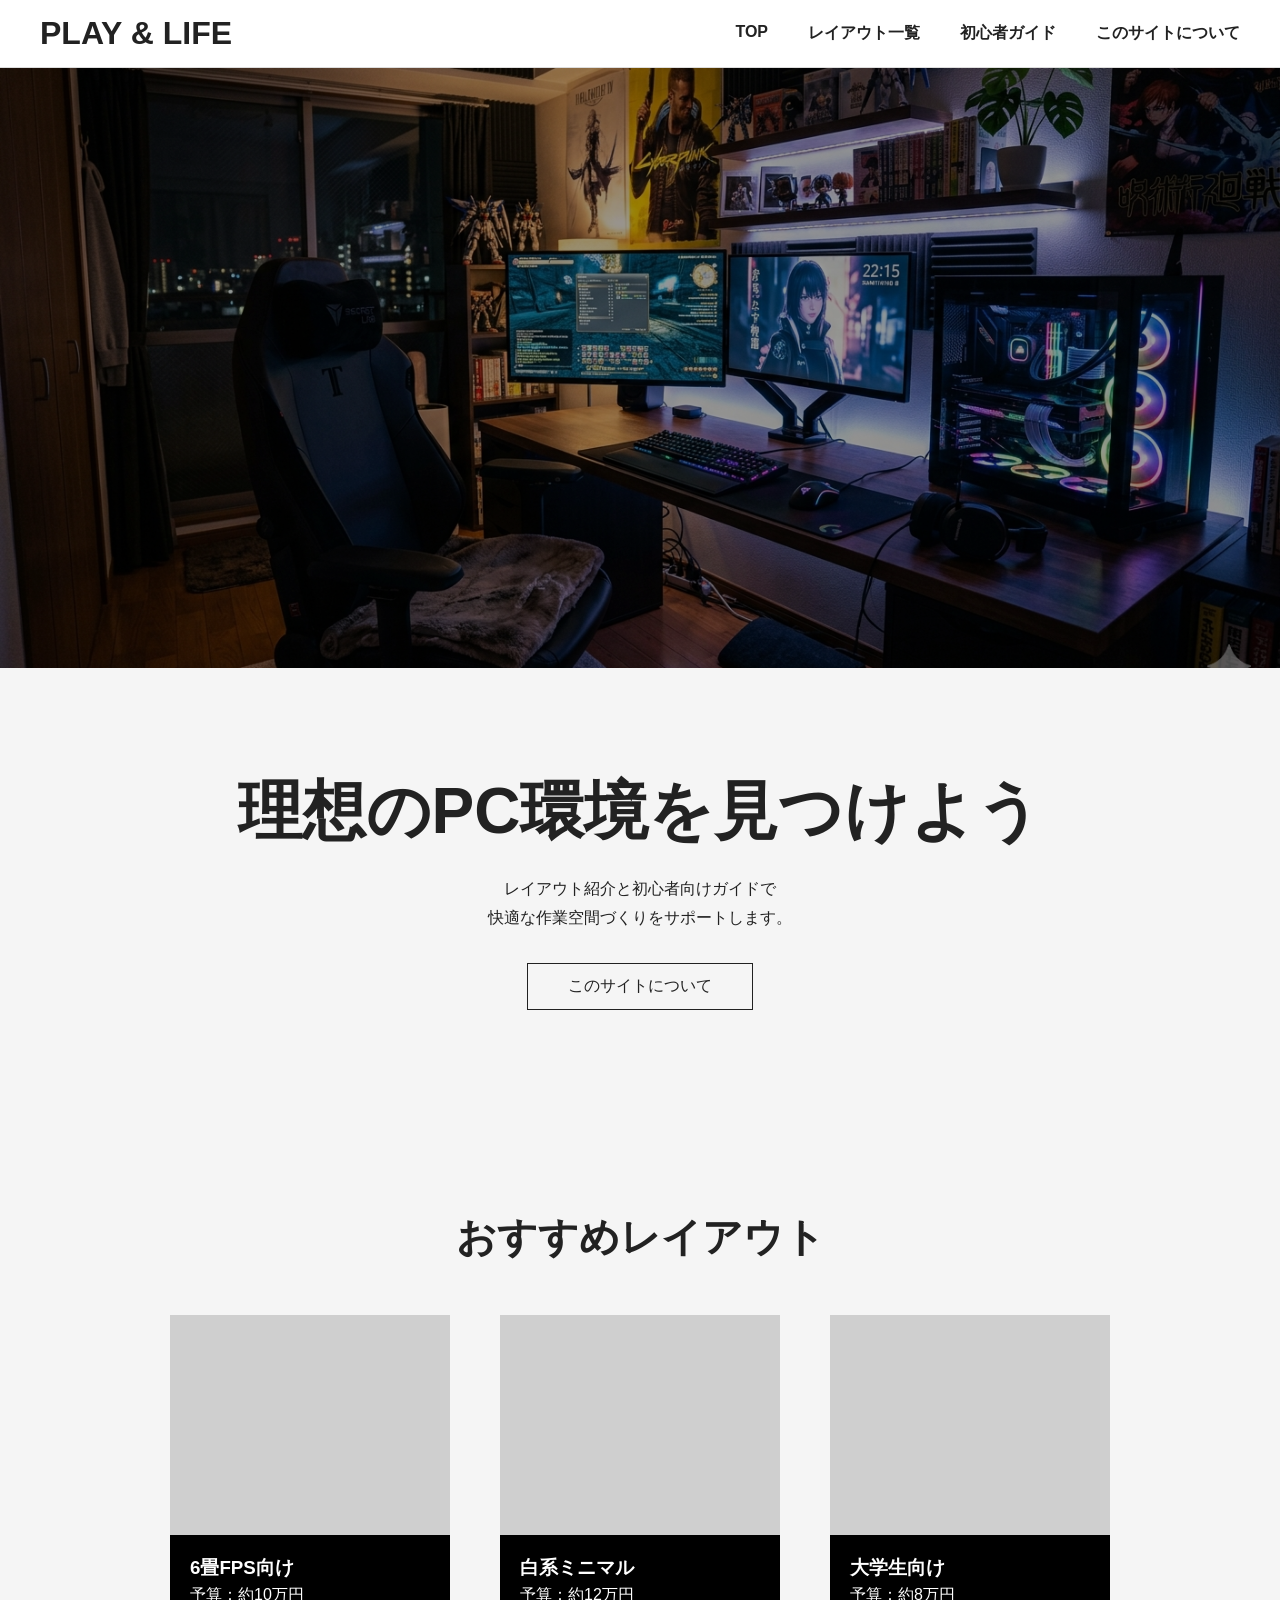
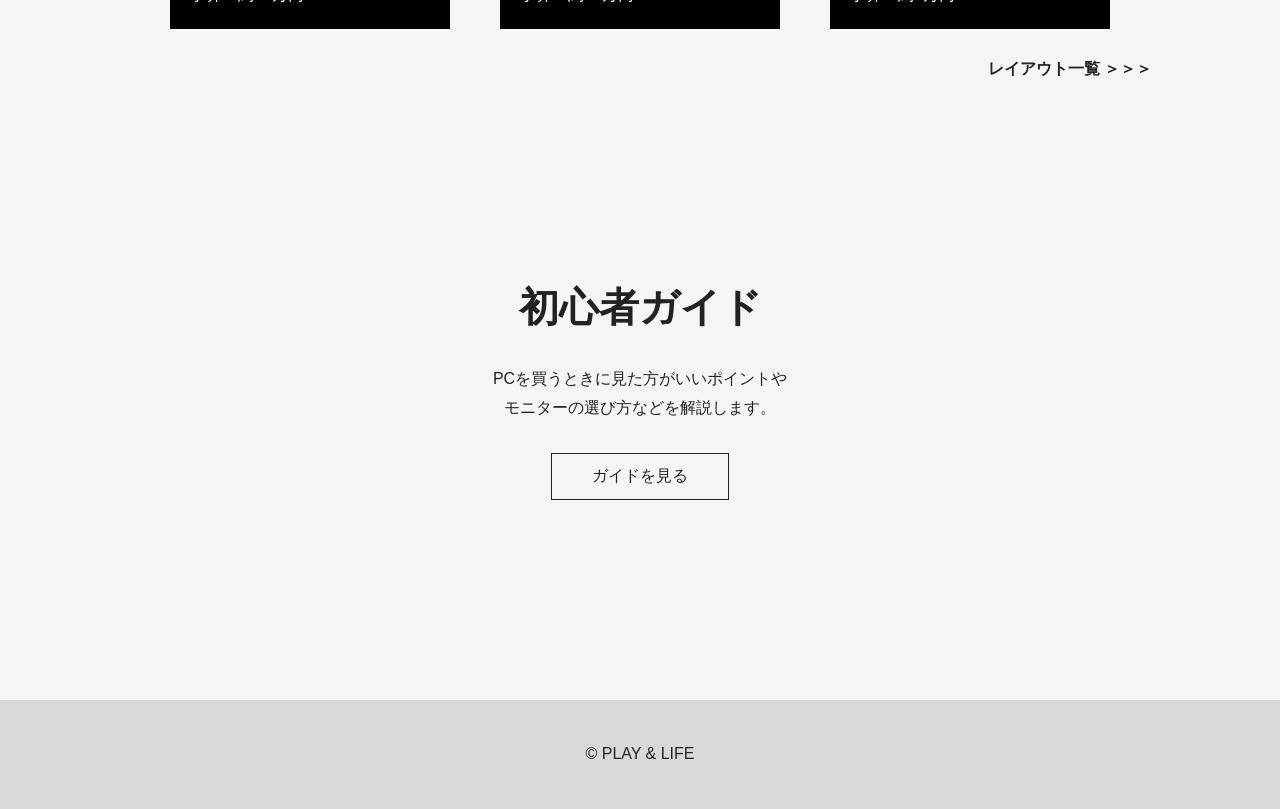
==== index.html @ dd970f07 "Add files via upload" ====
<!DOCTYPE html>
<html lang="ja">
<head>
    <meta charset="UTF-8">
    <meta name="viewport" content="width=device-width, initial-scale=1.0">
    <title>PLAY & LIFE</title>

    <link rel="stylesheet" href="css/style.css">
</head>

<body>

<header>

    <div class="logo">
        PLAY & LIFE
    </div>

    <nav>
        <ul>
            <li><a href="#">TOP</a></li>
            <li><a href="#">レイアウト一覧</a></li>
            <li><a href="#">初心者ガイド</a></li>
            <li><a href="#">このサイトについて</a></li>
        </ul>
    </nav>

</header>

<main>

    <section class="hero">
    </section>

    <section>

        <h1>理想のPC環境を見つけよう</h1>

        <p>
            レイアウト紹介と初心者向けガイドで<br>
            快適な作業空間づくりをサポートします。
        </p>

        <a href="#" class="btn">
            このサイトについて
        </a>

    </section>

    <section>

        <h2>おすすめレイアウト</h2>

        <div class="layout-container">

            <div class="card">

                <div class="card-image"></div>

                <div class="card-info">
                    <h3>6畳FPS向け</h3>
                    <p>予算：約10万円</p>
                </div>

            </div>

            <div class="card">

                <div class="card-image"></div>

                <div class="card-info">
                    <h3>白系ミニマル</h3>
                    <p>予算：約12万円</p>
                </div>

            </div>

            <div class="card">

                <div class="card-image"></div>

                <div class="card-info">
                    <h3>大学生向け</h3>
                    <p>予算：約8万円</p>
                </div>

            </div>

        </div>

        <div class="more">
            <a href="#">レイアウト一覧 ＞＞＞</a>
        </div>

    </section>

    <section>

        <h2>初心者ガイド</h2>

        <p>
            PCを買うときに見た方がいいポイントや<br>
            モニターの選び方などを解説します。
        </p>

        <a href="#" class="btn">
            ガイドを見る
        </a>

    </section>

</main>

<footer>

    <p>© PLAY & LIFE</p>

</footer>

<button id="topBtn">
    ↑
</button>

<script src="js/script.js"></script>

</body>
</html>
---- css/style.css ----
*{
    margin:0;
    padding:0;
    box-sizing:border-box;
}

html{
    scroll-behavior:smooth;
}

body{
    font-family:sans-serif;
    background:#f5f5f5;
    color:#222;
}

/* ヘッダー */

header{
    display:flex;
    justify-content:space-between;
    align-items:center;

    padding:15px 40px;

    background:white;

    border-bottom:1px solid #ddd;

    position:sticky;
    top:0;

    z-index:1000;
}

.logo{
    font-size:2rem;
    font-weight:bold;
}

nav ul{
    display:flex;
    gap:40px;
    list-style:none;
}

nav a{
    text-decoration:none;
    color:#222;
    font-weight:bold;
}

/* メインビジュアル */

.hero{

    position:relative;

    height:600px;

    background-image:url("../images/hero.jpg");
    background-size:cover;
    background-position:center;
}

.hero::before{

    content:"";

    position:absolute;

    inset:0;

    background:rgba(0,0,0,0.4);
}

.hero-content{

    position:relative;

    z-index:1;

    color:white;
}

/* 共通 */

section{
    padding:100px 10%;
    text-align:center;
}

h1{
    font-size:4rem;
    margin-bottom:20px;
}

h2{
    font-size:2.5rem;
    margin-bottom:30px;
}

p{
    line-height:1.8;
}

/* ボタン */

.btn{
    display:inline-block;

    margin-top:30px;

    padding:12px 40px;

    border:1px solid #222;

    text-decoration:none;

    color:#222;

    transition:.3s;
}

.btn:hover{
    background:#222;
    color:white;
}

/* レイアウト */

.layout-container{
    display:flex;
    justify-content:center;
    gap:50px;

    margin-top:50px;

    flex-wrap:wrap;
}

.card{
    width:280px;

    transition:0.3s;
}

.card:hover{
    transform:translateY(-10px);
}

.card-image{
    height:220px;
    background:#cfcfcf;
}

.card-info{
    background:black;
    color:white;

    padding:20px;

    text-align:left;
}

.more{
    text-align:right;
    margin-top:30px;
}

.more a{
    text-decoration:none;
    color:#222;
    font-weight:bold;
}

/* フッター */

footer{
    background:#d9d9d9;

    padding:40px;

    text-align:center;

    margin-top:100px;
}

/* TOPへ戻るボタン */

#topBtn{

    position:fixed;

    bottom:30px;
    right:30px;

    width:50px;
    height:50px;

    border:none;

    border-radius:50%;

    background:#222;

    color:white;

    font-size:20px;

    cursor:pointer;

    opacity:0;
    visibility:hidden;

    transition:0.3s;

    box-shadow:0 4px 10px rgba(0,0,0,0.2);

}

#topBtn:hover{
    opacity:0.8;
}
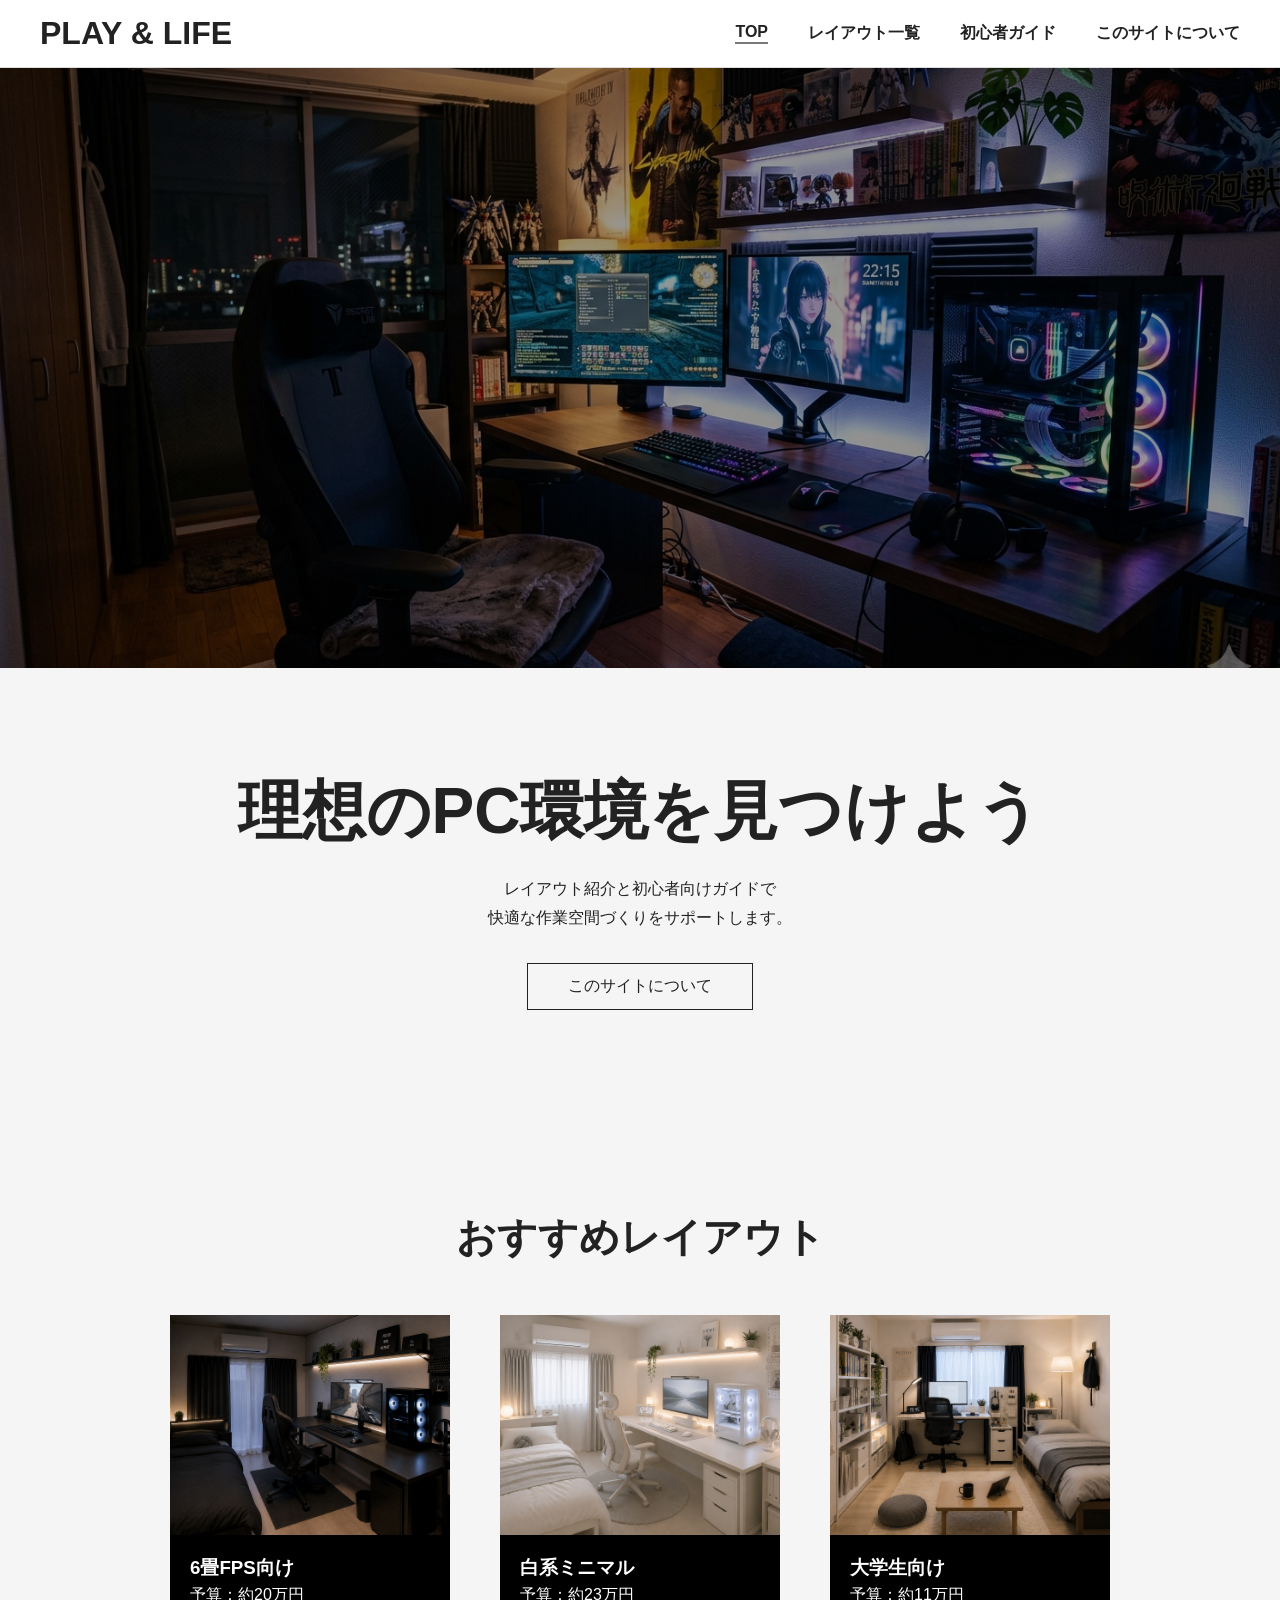
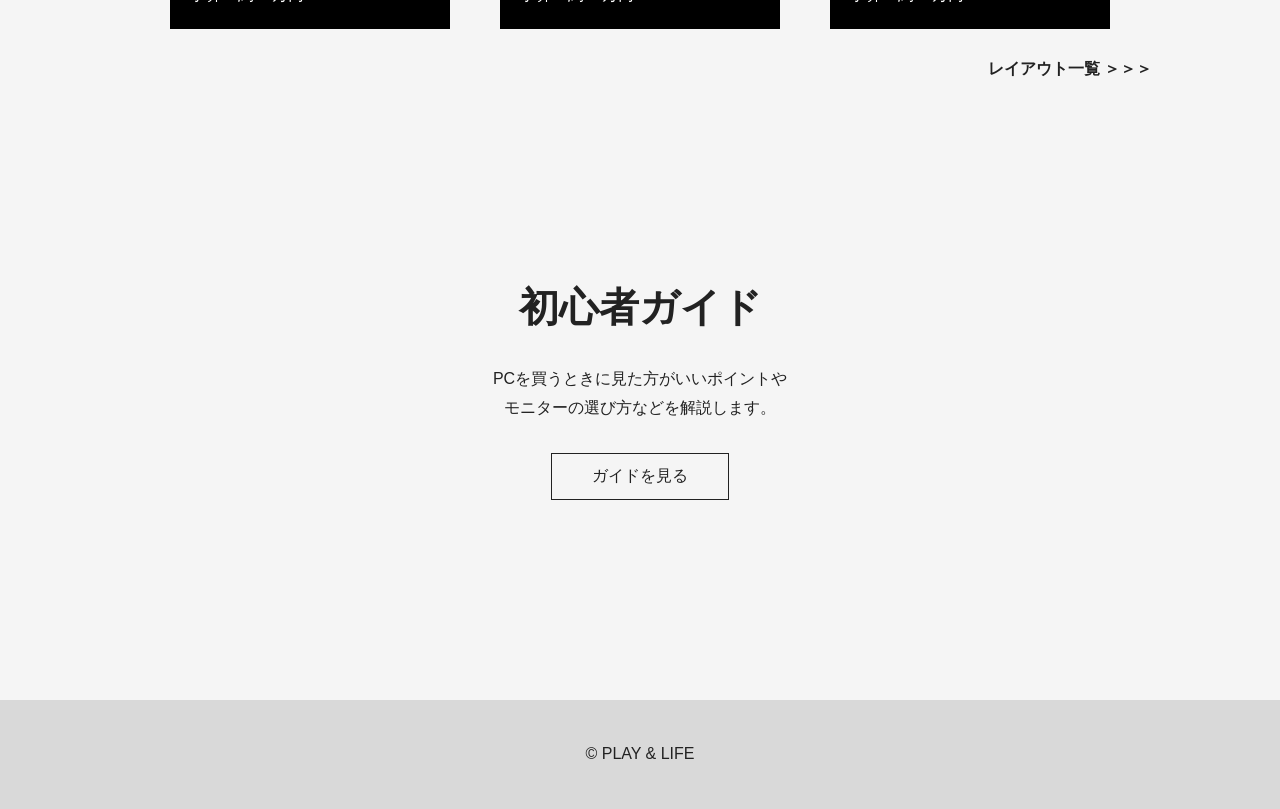
==== commit 11f14dbf: "Add files via upload" ====
--- a/index.html
+++ b/index.html
@@ -1,5 +1,6 @@
 <!DOCTYPE html>
 <html lang="ja">
+
 <head>
     <meta charset="UTF-8">
     <meta name="viewport" content="width=device-width, initial-scale=1.0">
@@ -10,118 +11,127 @@
 
 <body>
 
-<header>
+    <header>
 
-    <div class="logo">
-        PLAY & LIFE
-    </div>
-
-    <nav>
-        <ul>
-            <li><a href="#">TOP</a></li>
-            <li><a href="#">レイアウト一覧</a></li>
-            <li><a href="#">初心者ガイド</a></li>
-            <li><a href="#">このサイトについて</a></li>
-        </ul>
-    </nav>
-
-</header>
-
-<main>
-
-    <section class="hero">
-    </section>
-
-    <section>
-
-        <h1>理想のPC環境を見つけよう</h1>
-
-        <p>
-            レイアウト紹介と初心者向けガイドで<br>
-            快適な作業空間づくりをサポートします。
-        </p>
-
-        <a href="#" class="btn">
-            このサイトについて
+        <a href="index.html">
+            <div class="logo">
+                PLAY & LIFE
+            </div>
         </a>
 
-    </section>
+        <nav>
+            <ul>
+                <li><a href="index.html"><span
+                            style="border-bottom: 2px solid #797979; padding-bottom: 2px;">TOP</span></a></li>
+                <li><a href="layouts.html">レイアウト一覧</a></li>
+                <li><a href="guide.html">初心者ガイド</a></li>
+                <li><a href="about.html">このサイトについて</a></li>
+            </ul>
+        </nav>
 
-    <section>
+    </header>
 
-        <h2>おすすめレイアウト</h2>
+    <main>
 
-        <div class="layout-container">
+        <section class="hero">
+        </section>
 
-            <div class="card">
+        <section>
 
-                <div class="card-image"></div>
+            <h1>理想のPC環境を見つけよう</h1>
 
-                <div class="card-info">
-                    <h3>6畳FPS向け</h3>
-                    <p>予算：約10万円</p>
-                </div>
+            <p>
+                レイアウト紹介と初心者向けガイドで<br>
+                快適な作業空間づくりをサポートします。
+            </p>
+
+            <a href="about.html" class="btn">
+                このサイトについて
+            </a>
+
+        </section>
+
+        <section>
+
+            <h2>おすすめレイアウト</h2>
+
+            <div class="layout-container">
+                <a href="layout1.html">
+                    <div class="card">
+
+                        <img class="card-image" src="images/layout1.jpg" alt="黒系ゲーミング">
+
+                        <div class="card-info">
+                            <h3>6畳FPS向け</h3>
+                            <p>予算：約20万円</p>
+                        </div>
+
+                    </div>
+                </a>
+
+                <a href="layout2.html">
+                    <div class="card">
+
+                        <img class="card-image" src="images/layout2.jpg" alt="白形ミニマル">
+
+                        <div class="card-info">
+                            <h3>白系ミニマル</h3>
+                            <p>予算：約23万円</p>
+                        </div>
+
+                    </div>
+                </a>
+
+                <a href="layout3.html">
+                    <div class="card">
+
+                        <img class="card-image" src="images/layout3.jpg" alt="大学生向け">
+
+                        <div class="card-info">
+                            <h3>大学生向け</h3>
+                            <p>予算：約11万円</p>
+                        </div>
+
+                    </div>
+                </a>
 
             </div>
 
-            <div class="card">
-
-                <div class="card-image"></div>
-
-                <div class="card-info">
-                    <h3>白系ミニマル</h3>
-                    <p>予算：約12万円</p>
-                </div>
-
+            <div class="more">
+                <a href="layouts.html">レイアウト一覧 ＞＞＞</a>
             </div>
 
-            <div class="card">
+        </section>
 
-                <div class="card-image"></div>
+        <section>
 
-                <div class="card-info">
-                    <h3>大学生向け</h3>
-                    <p>予算：約8万円</p>
-                </div>
+            <h2>初心者ガイド</h2>
 
-            </div>
+            <p>
+                PCを買うときに見た方がいいポイントや<br>
+                モニターの選び方などを解説します。
+            </p>
 
-        </div>
+            <a href="guide.html" class="btn">
+                ガイドを見る
+            </a>
 
-        <div class="more">
-            <a href="#">レイアウト一覧 ＞＞＞</a>
-        </div>
+        </section>
 
-    </section>
+    </main>
 
-    <section>
+    <footer>
 
-        <h2>初心者ガイド</h2>
+        <p>© PLAY & LIFE</p>
 
-        <p>
-            PCを買うときに見た方がいいポイントや<br>
-            モニターの選び方などを解説します。
-        </p>
+    </footer>
 
-        <a href="#" class="btn">
-            ガイドを見る
-        </a>
+    <button id="topBtn">
+        ↑
+    </button>
 
-    </section>
-
-</main>
-
-<footer>
-
-    <p>© PLAY & LIFE</p>
-
-</footer>
-
-<button id="topBtn">
-    ↑
-</button>
-
-<script src="js/script.js"></script>
+    <script src="js/script.js"></script>
 
 </body>
+
 </html>
--- a/css/style.css
+++ b/css/style.css
@@ -1,224 +1,482 @@
-*{
-    margin:0;
-    padding:0;
-    box-sizing:border-box;
-}
-
-html{
-    scroll-behavior:smooth;
-}
-
-body{
-    font-family:sans-serif;
-    background:#f5f5f5;
-    color:#222;
+* {
+    margin: 0;
+    padding: 0;
+    box-sizing: border-box;
+}
+
+html {
+    scroll-behavior: smooth;
+}
+
+body {
+    font-family: sans-serif;
+    background: #f5f5f5;
+    color: #222;
+}
+
+a {
+    text-decoration: none;
+    color: inherit;
+
 }
 
 /* ヘッダー */
 
-header{
-    display:flex;
-    justify-content:space-between;
-    align-items:center;
-
-    padding:15px 40px;
-
-    background:white;
-
-    border-bottom:1px solid #ddd;
-
-    position:sticky;
-    top:0;
-
-    z-index:1000;
-}
-
-.logo{
-    font-size:2rem;
-    font-weight:bold;
-}
-
-nav ul{
-    display:flex;
-    gap:40px;
-    list-style:none;
-}
-
-nav a{
-    text-decoration:none;
-    color:#222;
-    font-weight:bold;
+header {
+    display: flex;
+    justify-content: space-between;
+    align-items: center;
+
+    padding: 15px 40px;
+
+    background: white;
+
+    border-bottom: 1px solid #ddd;
+
+    position: sticky;
+    top: 0;
+
+    z-index: 1000;
+}
+
+.logo {
+    font-size: 2rem;
+    font-weight: bold;
+}
+
+nav ul {
+    display: flex;
+    gap: 40px;
+    list-style: none;
+}
+
+nav a {
+    text-decoration: none;
+    color: #222;
+    font-weight: bold;
 }
 
 /* メインビジュアル */
 
-.hero{
-
-    position:relative;
-
-    height:600px;
-
-    background-image:url("../images/hero.jpg");
-    background-size:cover;
-    background-position:center;
-}
-
-.hero::before{
-
-    content:"";
-
-    position:absolute;
-
-    inset:0;
-
-    background:rgba(0,0,0,0.4);
-}
-
-.hero-content{
-
-    position:relative;
-
-    z-index:1;
-
-    color:white;
+.hero {
+
+    position: relative;
+
+    height: 600px;
+
+    background-image: url("../images/hero.jpg");
+    background-size: cover;
+    background-position: center;
+}
+
+.hero::before {
+
+    content: "";
+
+    position: absolute;
+
+    inset: 0;
+
+    background: rgba(0, 0, 0, 0.4);
+}
+
+.hero-content {
+
+    position: relative;
+
+    z-index: 1;
+
+    color: white;
 }
 
 /* 共通 */
 
-section{
-    padding:100px 10%;
-    text-align:center;
-}
-
-h1{
-    font-size:4rem;
-    margin-bottom:20px;
-}
-
-h2{
-    font-size:2.5rem;
-    margin-bottom:30px;
-}
-
-p{
-    line-height:1.8;
+section {
+    padding: 100px 10%;
+    text-align: center;
+}
+
+h1 {
+    font-size: 4rem;
+    margin-bottom: 20px;
+}
+
+h2 {
+    font-size: 2.5rem;
+    margin-bottom: 30px;
+}
+
+p {
+    line-height: 1.8;
 }
 
 /* ボタン */
 
-.btn{
-    display:inline-block;
-
-    margin-top:30px;
-
-    padding:12px 40px;
-
-    border:1px solid #222;
-
-    text-decoration:none;
-
-    color:#222;
-
-    transition:.3s;
-}
-
-.btn:hover{
-    background:#222;
-    color:white;
+.btn {
+    display: inline-block;
+
+    margin-top: 30px;
+
+    padding: 12px 40px;
+
+    border: 1px solid #222;
+
+    text-decoration: none;
+
+    color: #222;
+
+    transition: .3s;
+}
+
+.btn:hover {
+    background: #222;
+    color: white;
 }
 
 /* レイアウト */
 
-.layout-container{
-    display:flex;
-    justify-content:center;
-    gap:50px;
-
-    margin-top:50px;
-
-    flex-wrap:wrap;
-}
-
-.card{
-    width:280px;
-
-    transition:0.3s;
-}
-
-.card:hover{
-    transform:translateY(-10px);
-}
-
-.card-image{
-    height:220px;
-    background:#cfcfcf;
-}
-
-.card-info{
-    background:black;
-    color:white;
-
-    padding:20px;
-
-    text-align:left;
-}
-
-.more{
-    text-align:right;
-    margin-top:30px;
-}
-
-.more a{
-    text-decoration:none;
-    color:#222;
-    font-weight:bold;
+.layout-container {
+    display: flex;
+    justify-content: center;
+    gap: 50px;
+
+    margin-top: 50px;
+
+    flex-wrap: wrap;
+}
+
+.card {
+    width: 280px;
+
+    transition: 0.3s;
+}
+
+.card:hover {
+    transform: translateY(-10px);
+}
+
+.card-image {
+    height: 220px;
+    width: 100%;
+    object-fit: cover;
+    /* 画像の比率を保ったままトリミング表示 */
+    vertical-align: bottom;
+    /* 画像下の不要な隙間を消す */
+}
+
+.card-info {
+    background: black;
+    color: white;
+    padding: 20px;
+    text-align: left;
+}
+
+.more {
+    text-align: right;
+    margin-top: 30px;
+}
+
+.more a {
+    text-decoration: none;
+    color: #222;
+    font-weight: bold;
 }
 
 /* フッター */
 
-footer{
-    background:#d9d9d9;
-
-    padding:40px;
-
-    text-align:center;
-
-    margin-top:100px;
+footer {
+    background: #d9d9d9;
+
+    padding: 40px;
+
+    text-align: center;
+
+    margin-top: 100px;
 }
 
 /* TOPへ戻るボタン */
 
-#topBtn{
-
-    position:fixed;
-
-    bottom:30px;
-    right:30px;
-
-    width:50px;
-    height:50px;
-
-    border:none;
-
-    border-radius:50%;
-
-    background:#222;
-
-    color:white;
-
-    font-size:20px;
-
-    cursor:pointer;
-
-    opacity:0;
-    visibility:hidden;
-
-    transition:0.3s;
-
-    box-shadow:0 4px 10px rgba(0,0,0,0.2);
-
-}
-
-#topBtn:hover{
-    opacity:0.8;
+#topBtn {
+
+    position: fixed;
+
+    bottom: 30px;
+    right: 30px;
+
+    width: 50px;
+    height: 50px;
+
+    border: none;
+
+    border-radius: 50%;
+
+    background: #222;
+
+    color: white;
+
+    font-size: 20px;
+
+    cursor: pointer;
+
+    opacity: 0;
+    visibility: hidden;
+
+    transition: 0.3s;
+
+    box-shadow: 0 4px 10px rgba(0, 0, 0, 0.2);
+
+}
+
+#topBtn:hover {
+    opacity: 0.8;
+}
+
+.page-title {
+    padding: 80px 10% 40px;
+    text-align: center;
+}
+
+.about-box {
+
+    width: 70%;
+
+    margin: 40px auto;
+
+    background: white;
+
+    padding: 40px;
+
+    border-radius: 15px;
+
+    box-shadow: 0 5px 15px rgba(0, 0, 0, .08);
+
+    text-align: left;
+
+}
+
+.about-box h2 {
+
+    margin-bottom: 20px;
+
+    border-left: 5px solid #222;
+
+    padding-left: 15px;
+
+}
+
+.about-box p {
+
+    line-height: 2;
+
+}
+
+.about-box ul {
+
+    margin-left: 20px;
+
+    line-height: 2;
+
+}
+
+/* レイアウト一覧 */
+
+.layout-grid {
+
+    width: 90%;
+
+    margin: 60px auto;
+
+    display: grid;
+
+    grid-template-columns: repeat(auto-fit, minmax(320px, 1fr));
+
+    gap: 40px;
+
+}
+
+.layout-card {
+
+    background: white;
+
+    border-radius: 15px;
+
+    overflow: hidden;
+
+    box-shadow: 0 5px 15px rgba(0, 0, 0, .1);
+
+    transition: .3s;
+
+}
+
+.layout-card:hover {
+
+    transform: translateY(-8px);
+
+}
+
+.layout-card img {
+
+    width: 100%;
+
+    height: 230px;
+
+    object-fit: cover;
+
+}
+
+.layout-text {
+
+    padding: 25px;
+
+}
+
+.layout-text h2 {
+
+    margin-bottom: 15px;
+
+    font-size: 24px;
+
+}
+
+.layout-text p {
+
+    margin-bottom: 8px;
+
+}
+
+/* 詳細ページ */
+
+.detail-image {
+
+    width: 80%;
+
+    margin: 40px auto;
+
+}
+
+.detail-image img {
+
+    width: 100%;
+
+    border-radius: 15px;
+
+}
+
+.detail-box {
+
+    width: 80%;
+
+    margin: 40px auto;
+
+    background: white;
+
+    padding: 35px;
+
+    border-radius: 15px;
+
+    box-shadow: 0 5px 15px rgba(0, 0, 0, .08);
+
+}
+
+.detail-box h2 {
+
+    margin-bottom: 20px;
+
+    border-left: 5px solid #222;
+
+    padding-left: 15px;
+
+}
+
+.detail-box table {
+
+    width: 100%;
+
+    border-collapse: collapse;
+
+}
+
+.detail-box th {
+
+    width: 180px;
+
+    background: #f3f3f3;
+
+}
+
+.detail-box th,
+.detail-box td {
+
+    border: 1px solid #ddd;
+
+    padding: 15px;
+
+}
+
+.detail-box ul {
+
+    margin-left: 20px;
+
+    line-height: 2;
+
+}
+
+.detail-box p {
+
+    line-height: 2;
+
+}
+
+/* 初心者ガイド */
+
+.guide-container {
+
+    width: 90%;
+
+    margin: 60px auto;
+
+    display: grid;
+
+    grid-template-columns: repeat(auto-fit, minmax(320px, 1fr));
+
+    gap: 30px;
+
+}
+
+.guide-card {
+
+    background: white;
+
+    padding: 30px;
+
+    border-radius: 15px;
+
+    box-shadow: 0 5px 15px rgba(0, 0, 0, .08);
+
+    transition: .3s;
+
+}
+
+.guide-card:hover {
+
+    transform: translateY(-8px);
+
+}
+
+.guide-card h2 {
+
+    margin-bottom: 15px;
+
+    border-left: 5px solid #222;
+
+    padding-left: 12px;
+
+    font-size: 22px;
+
+}
+
+.guide-card p {
+
+    line-height: 2;
+
 }
